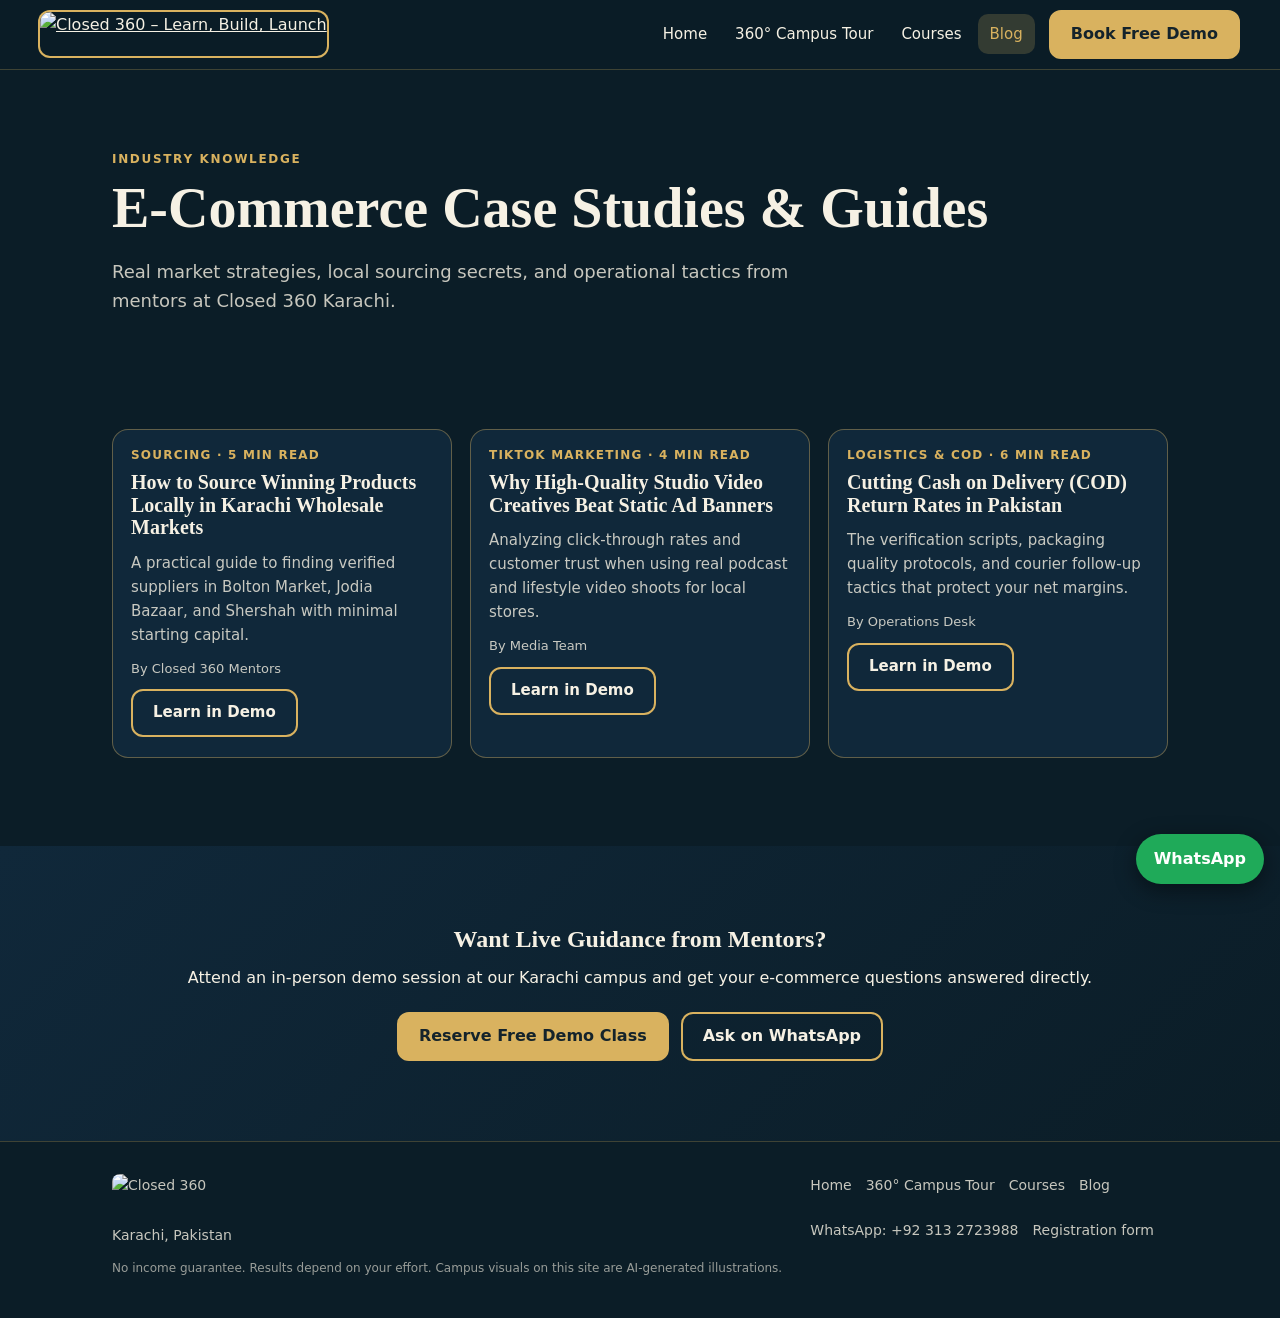
==== blog.html @ 28d1ea5e "Add files via upload" ====
<!DOCTYPE html>
<html lang="en"><head><meta charset="utf-8">
<meta name="viewport" content="width=device-width, initial-scale=1">
<title>E-Commerce Insights & Blog – Closed 360 Karachi</title>
<meta name="description" content="E-commerce guides from Closed 360 mentors in Karachi: local sourcing, studio video ads, and COD returns.">
<link rel="icon" href="assets/favicon.png">
<link rel="stylesheet" href="style.css">
</head>
<body data-page="blog">
<header class="nav"><a class="brand" href="index.html"><img src="assets/logo.jpg" alt="Closed 360 – Learn, Build, Launch"></a>
<nav aria-label="Main"><a href="index.html">Home</a><a href="tour.html">360° Campus Tour</a><a href="courses.html">Courses</a><a href="blog.html">Blog</a></nav>
<button class="menu-btn" type="button" aria-label="Menu" aria-expanded="false">Menu</button>
<button class="btn gold" type="button" data-demo>Book Free Demo</button></header>
<main>
<section class="pagehead"><div class="wrap"><div class="kicker">Industry Knowledge</div><h1>E-Commerce Case Studies &amp; Guides</h1>
<p>Real market strategies, local sourcing secrets, and operational tactics from mentors at Closed 360 Karachi.</p></div></section>
<section class="sec"><div class="wrap"><div class="grid">
<div class="card"><div class="b"><div class="tag">Sourcing · 5 min read</div><h3>How to Source Winning Products Locally in Karachi Wholesale Markets</h3><p>A practical guide to finding verified suppliers in Bolton Market, Jodia Bazaar, and Shershah with minimal starting capital.</p><p style="margin-top:12px;font-size:13px">By Closed 360 Mentors</p><p style="margin-top:10px"><button class="btn" type="button" data-demo>Learn in Demo</button></p></div></div>
<div class="card"><div class="b"><div class="tag">TikTok Marketing · 4 min read</div><h3>Why High-Quality Studio Video Creatives Beat Static Ad Banners</h3><p>Analyzing click-through rates and customer trust when using real podcast and lifestyle video shoots for local stores.</p><p style="margin-top:12px;font-size:13px">By Media Team</p><p style="margin-top:10px"><button class="btn" type="button" data-demo>Learn in Demo</button></p></div></div>
<div class="card"><div class="b"><div class="tag">Logistics &amp; COD · 6 min read</div><h3>Cutting Cash on Delivery (COD) Return Rates in Pakistan</h3><p>The verification scripts, packaging quality protocols, and courier follow-up tactics that protect your net margins.</p><p style="margin-top:12px;font-size:13px">By Operations Desk</p><p style="margin-top:10px"><button class="btn" type="button" data-demo>Learn in Demo</button></p></div></div>
</div></div></section>
<section class="cta"><div class="wrap"><h2>Want Live Guidance from Mentors?</h2><p class="sub" style="margin:0 auto 22px">Attend an in-person demo session at our Karachi campus and get your e-commerce questions answered directly.</p>
<div class="row"><button class="btn gold" type="button" data-demo>Reserve Free Demo Class</button><a class="btn" data-wa="Hi Closed 360, I have a question about your articles and want to attend a free demo class.">Ask on WhatsApp</a></div></div></section>
</main><footer><div class="wrap"><div class="row"><div><img src="assets/logo.jpg" alt="Closed 360"><div>Karachi, Pakistan</div></div>
<div><a href="index.html">Home</a><a href="tour.html">360° Campus Tour</a><a href="courses.html">Courses</a><a href="blog.html">Blog</a><br><br><a data-wa="Hi Closed 360, I have a question.">WhatsApp: +92 313 2723988</a><a data-form>Registration form</a></div></div>
<p class="fine">No income guarantee. Results depend on your effort. Campus visuals on this site are AI-generated illustrations.</p></div></footer>
<script src="site.js"></script>
</body></html>
---- style.css ----
*,*::before,*::after{box-sizing:border-box}
:root{--bg:#0b1d27;--bg2:#10283a;--ink:#f6f1e4;--mut:rgba(246,241,228,.8);--gold:#d9b25f;--teal:#17a090;--line:rgba(217,178,95,.4)}
html{scroll-behavior:smooth}
body{margin:0;background:var(--bg);color:var(--ink);font-family:"Trebuchet MS","Segoe UI",system-ui,sans-serif;line-height:1.6}
img,video{max-width:100%;display:block}
h1,h2,h3{font-family:Georgia,"Times New Roman",serif;line-height:1.12;margin:0 0 12px}
a{color:inherit}
.wrap{max-width:1120px;margin:0 auto;padding:0 clamp(16px,4vw,32px)}
.btn{font:inherit;font-weight:700;border-radius:12px;padding:12px 20px;cursor:pointer;text-decoration:none;border:2px solid var(--gold);background:transparent;color:var(--ink);display:inline-block;line-height:1.3}
.btn.gold{background:var(--gold);color:#14232b}
.btn:hover{filter:brightness(1.1)}
.btn:focus-visible,a:focus-visible,input:focus-visible,button:focus-visible{outline:3px solid #fff;outline-offset:2px}
.row{display:flex;flex-wrap:wrap;gap:12px;align-items:center}
/* header */
.nav{position:sticky;top:0;z-index:40;display:flex;align-items:center;justify-content:space-between;gap:14px;padding:10px clamp(14px,4vw,40px);background:rgba(11,29,39,.9);backdrop-filter:blur(10px);border-bottom:1px solid rgba(217,178,95,.25)}
.brand img{height:44px;border-radius:10px;box-shadow:0 0 0 2px var(--gold)}
.nav nav{display:flex;gap:4px;margin-left:auto}
.nav nav a{padding:8px 12px;border-radius:10px;text-decoration:none;font-size:15px}
.nav nav a:hover{background:rgba(255,255,255,.08)}
.nav nav a[aria-current=page]{background:rgba(217,178,95,.2);color:var(--gold)}
.menu-btn{display:none;background:none;border:2px solid var(--gold);color:var(--ink);border-radius:10px;padding:6px 12px;font:inherit;font-weight:700;cursor:pointer}
@media (max-width:860px){.menu-btn{display:block;margin-left:auto}.nav nav{display:none;margin:0}.nav.open nav{display:flex;flex-direction:column;position:absolute;top:100%;left:0;right:0;background:#0b1d27;padding:10px 16px 16px;border-bottom:1px solid var(--line)}.nav .btn{padding:9px 14px;font-size:14px}}
/* hero */
.hero{position:relative;min-height:calc(100vh - 66px);display:flex;align-items:center;overflow:hidden}
.hero video{position:absolute;inset:0;width:100%;height:100%;object-fit:cover}
.hero .shade{position:absolute;inset:0;background:linear-gradient(90deg,rgba(11,29,39,.94) 0%,rgba(11,29,39,.62) 55%,rgba(11,29,39,.15) 100%)}
.hero .box{position:relative;padding:48px 0;max-width:760px}
.hero h1{font-size:clamp(38px,7vw,74px)}
.hero p.lead{font-size:clamp(17px,2.2vw,22px);color:var(--mut);margin:0 0 20px;max-width:560px}
.badge{display:inline-block;background:rgba(23,160,144,.2);border:1px solid var(--teal);color:#7fe3d6;border-radius:99px;padding:6px 14px;font-size:13px;font-weight:700;margin-bottom:16px}
.pills{display:flex;flex-wrap:wrap;gap:8px;margin:0 0 22px}.pills span{border:1px solid var(--line);border-radius:99px;padding:6px 14px;font-size:13px;background:rgba(11,29,39,.55)}
/* sections */
section.sec{padding:clamp(48px,8vw,88px) 0}
section.alt{background:var(--bg2)}
.kicker{color:var(--gold);font-weight:700;letter-spacing:.14em;text-transform:uppercase;font-size:12px;margin-bottom:8px}
.sec h2{font-size:clamp(28px,4.2vw,42px)}
.sec .sub{color:var(--mut);max-width:640px;margin:0 0 28px}
.grid{display:grid;gap:18px;grid-template-columns:repeat(auto-fit,minmax(240px,1fr))}
.card{background:var(--bg2);border:1px solid var(--line);border-radius:16px;overflow:hidden;text-decoration:none;display:block;transition:transform .2s,border-color .2s}
section.alt .card{background:var(--bg)}
a.card:hover{transform:translateY(-3px);border-color:var(--gold)}
.card img,.card video{aspect-ratio:16/9;object-fit:cover;width:100%;background:#000}
.card .b{padding:16px 18px 20px}.card h3{font-size:20px}.card p{margin:0;color:var(--mut);font-size:15px}
.card .tag{color:var(--gold);font-weight:700;font-size:12px;letter-spacing:.1em;text-transform:uppercase;margin-bottom:6px}
.card ul{margin:10px 0 0;padding-left:18px;color:var(--mut);font-size:15px}
.cta{text-align:center;padding:clamp(48px,7vw,80px) 0;background:linear-gradient(135deg,#10283a,#0b1d27)}
.cta .row{justify-content:center}
.pagehead{padding:clamp(40px,7vw,80px) 0 8px}
.pagehead h1{font-size:clamp(34px,5.4vw,56px)}
.pagehead p{color:var(--mut);max-width:680px;font-size:18px}
/* footer */
footer{border-top:1px solid rgba(217,178,95,.25);padding:32px 0 40px;font-size:14px;color:var(--mut)}
footer .row{justify-content:space-between;align-items:flex-start}
footer a{text-decoration:none;margin-right:14px}footer a:hover{color:var(--gold)}
footer img{height:40px;border-radius:8px;margin-bottom:10px}
footer .fine{font-size:12px;opacity:.75;margin:12px 0 0}
.wa-float{position:fixed;right:16px;bottom:calc(16px + env(safe-area-inset-bottom,0px));z-index:45;background:#1faa59;color:#fff;font-weight:700;padding:12px 18px;border-radius:99px;text-decoration:none;box-shadow:0 6px 22px rgba(0,0,0,.45)}
/* modal */
.modal{position:fixed;inset:0;z-index:80;background:rgba(3,10,15,.86);display:flex;overflow:auto;padding:16px}
.modal[hidden]{display:none!important}
.mb{margin:auto;position:relative;width:min(520px,100%);background:#10283a;border:1px solid var(--line);border-radius:18px;padding:22px}
.mb h2{font-size:26px}.mb p{margin:0 0 14px;color:var(--mut);font-size:15px}
.mb .qr{display:block;margin:0 auto 6px;width:150px;height:150px;border-radius:10px;background:#fff;padding:6px}
.mb .cap{text-align:center;font-size:12px;opacity:.75;margin-bottom:14px}
.mb input{font:inherit;width:100%;margin:0 0 10px;padding:12px;border-radius:10px;border:1px solid var(--line);background:rgba(255,255,255,.08);color:var(--ink)}
.mb input::placeholder{color:rgba(246,241,228,.6)}
.x{position:absolute;right:10px;top:10px;padding:4px 10px;border-width:1px}
@media (prefers-reduced-motion:reduce){html{scroll-behavior:auto}a.card{transition:none}}
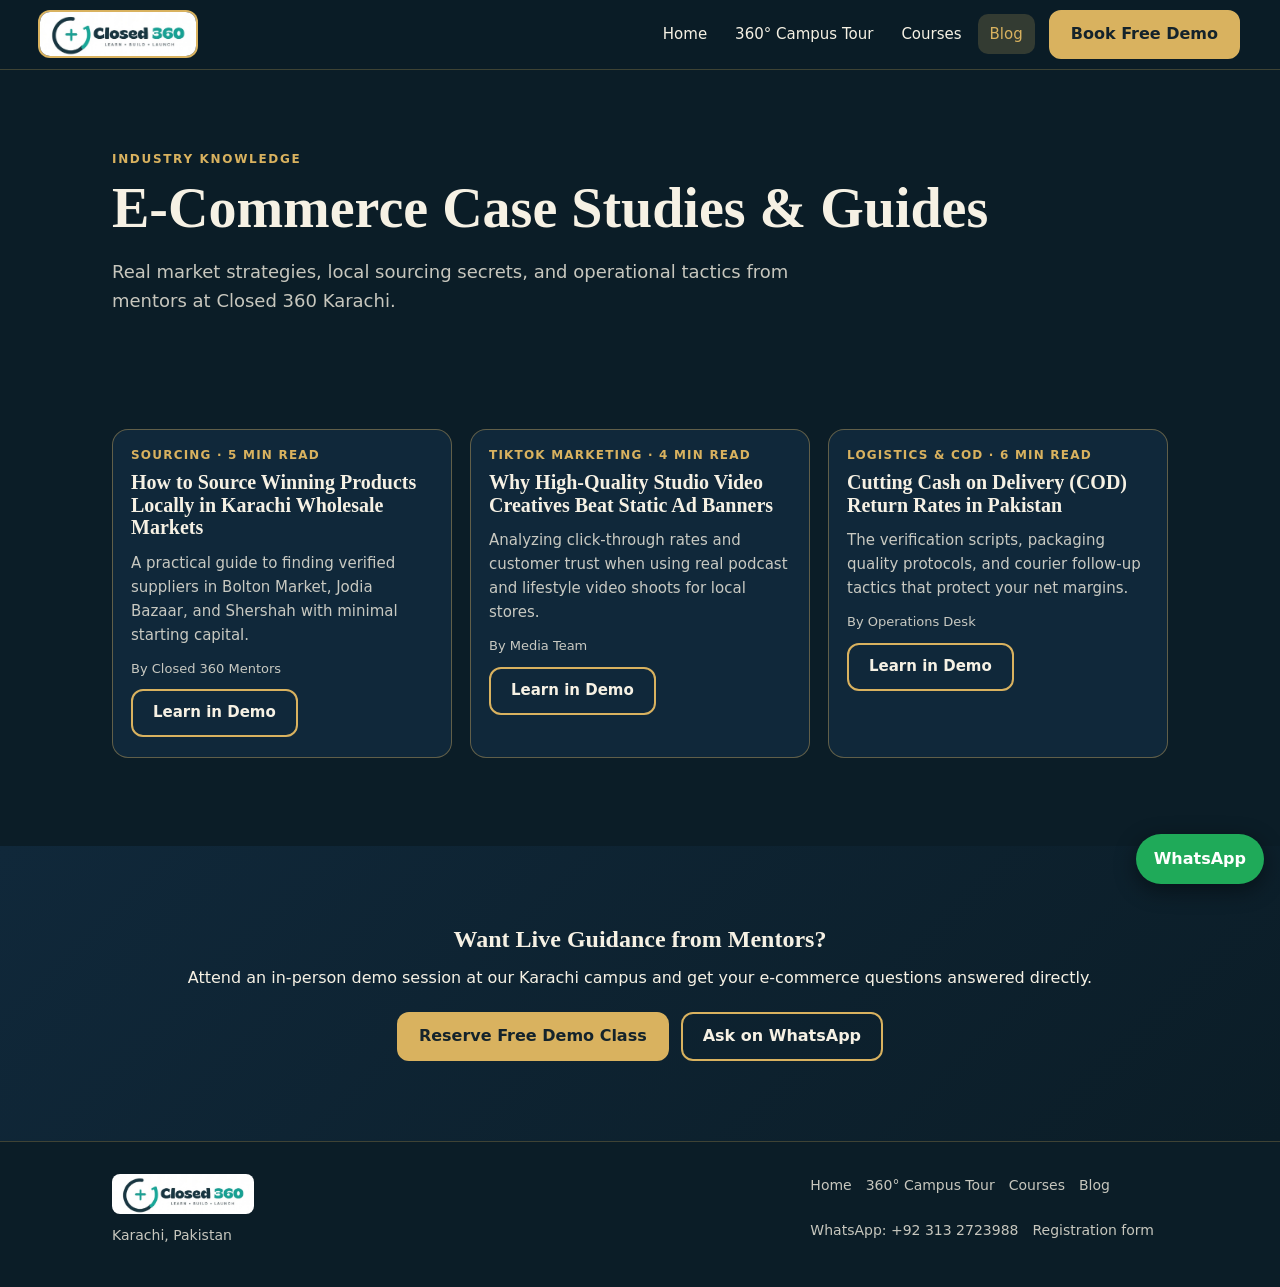
==== commit be200613: "Update blog.html" ====
--- a/blog.html
+++ b/blog.html
@@ -23,6 +23,6 @@
 <div class="row"><button class="btn gold" type="button" data-demo>Reserve Free Demo Class</button><a class="btn" data-wa="Hi Closed 360, I have a question about your articles and want to attend a free demo class.">Ask on WhatsApp</a></div></div></section>
 </main><footer><div class="wrap"><div class="row"><div><img src="assets/logo.jpg" alt="Closed 360"><div>Karachi, Pakistan</div></div>
 <div><a href="index.html">Home</a><a href="tour.html">360° Campus Tour</a><a href="courses.html">Courses</a><a href="blog.html">Blog</a><br><br><a data-wa="Hi Closed 360, I have a question.">WhatsApp: +92 313 2723988</a><a data-form>Registration form</a></div></div>
-<p class="fine">No income guarantee. Results depend on your effort. Campus visuals on this site are AI-generated illustrations.</p></div></footer>
+</div></footer>
 <script src="site.js"></script>
 </body></html>
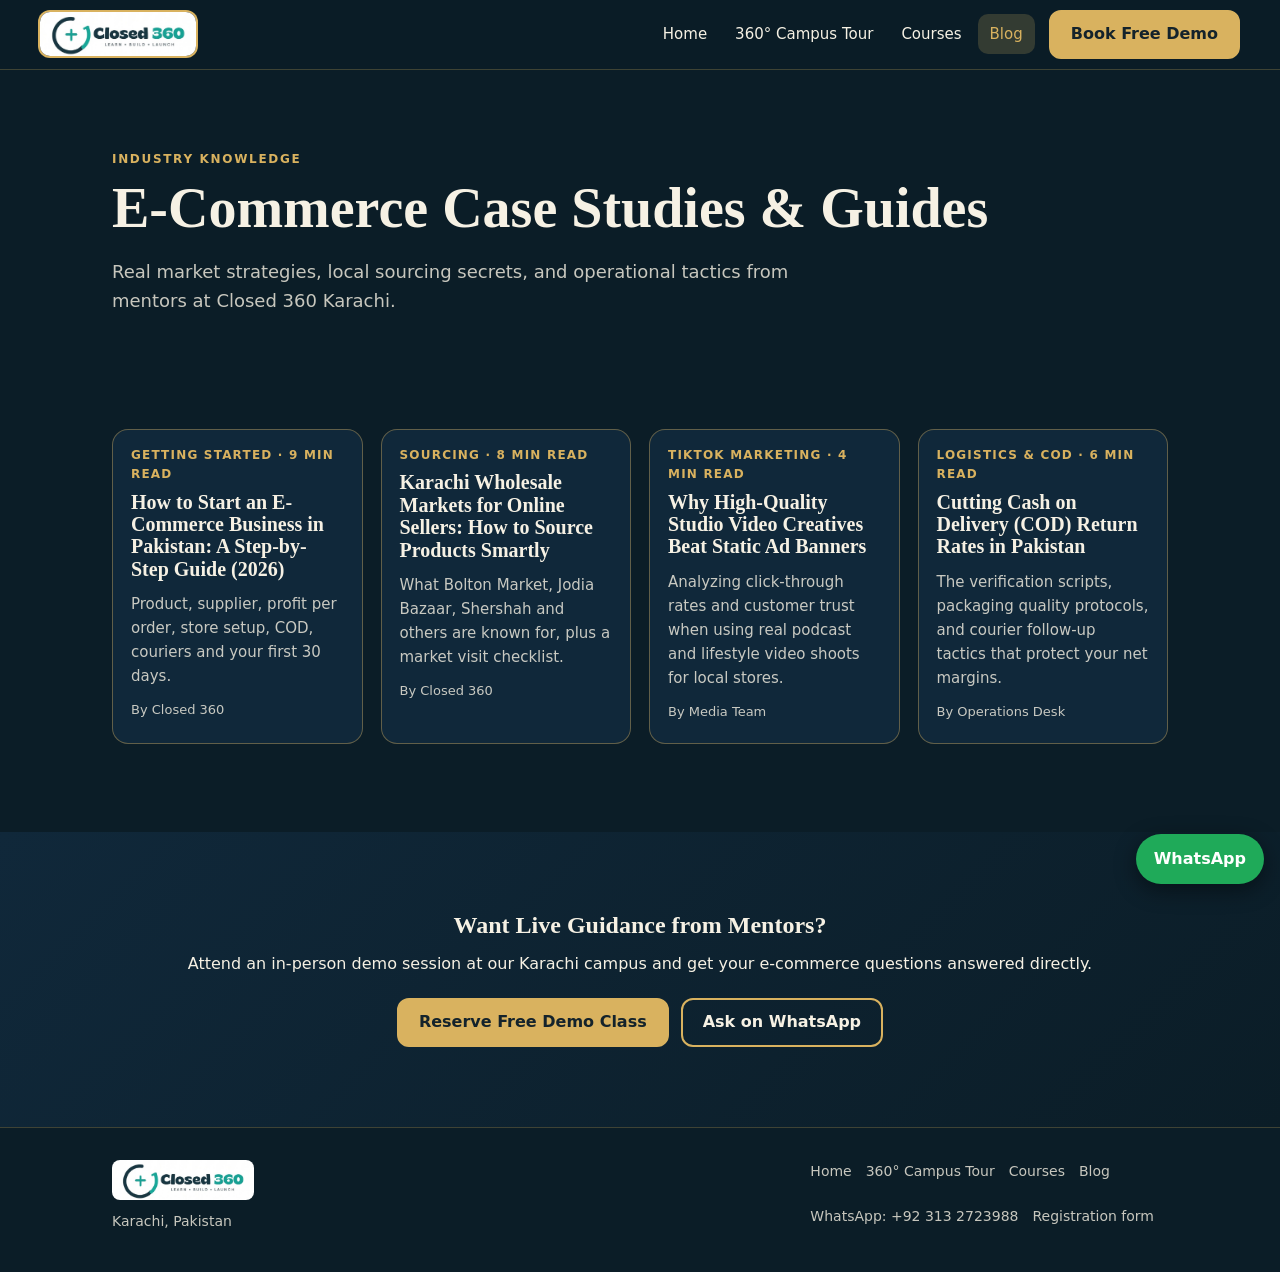
==== commit 55399698: "Add files via upload" ====
--- a/blog.html
+++ b/blog.html
@@ -2,7 +2,8 @@
 <html lang="en"><head><meta charset="utf-8">
 <meta name="viewport" content="width=device-width, initial-scale=1">
 <title>E-Commerce Insights & Blog – Closed 360 Karachi</title>
-<meta name="description" content="E-commerce guides from Closed 360 mentors in Karachi: local sourcing, studio video ads, and COD returns.">
+<meta name="description" content="E-commerce guides for Pakistan from Closed 360 in Karachi: how to start, how to source products from Karachi wholesale markets, video ads and COD returns.">
+<link rel="canonical" href="https://masoom1409.github.io/closed360-tour/blog.html">
 <link rel="icon" href="assets/favicon.png">
 <link rel="stylesheet" href="style.css">
 </head>
@@ -15,7 +16,8 @@
 <section class="pagehead"><div class="wrap"><div class="kicker">Industry Knowledge</div><h1>E-Commerce Case Studies &amp; Guides</h1>
 <p>Real market strategies, local sourcing secrets, and operational tactics from mentors at Closed 360 Karachi.</p></div></section>
 <section class="sec"><div class="wrap"><div class="grid">
-<div class="card"><div class="b"><div class="tag">Sourcing · 5 min read</div><h3>How to Source Winning Products Locally in Karachi Wholesale Markets</h3><p>A practical guide to finding verified suppliers in Bolton Market, Jodia Bazaar, and Shershah with minimal starting capital.</p><p style="margin-top:12px;font-size:13px">By Closed 360 Mentors</p><p style="margin-top:10px"><button class="btn" type="button" data-demo>Learn in Demo</button></p></div></div>
+<a class="card" href="start-ecommerce-business-pakistan.html"><div class="b"><div class="tag">Getting started · 9 min read</div><h3>How to Start an E-Commerce Business in Pakistan: A Step-by-Step Guide (2026)</h3><p>Product, supplier, profit per order, store setup, COD, couriers and your first 30 days.</p><p style="margin-top:12px;font-size:13px">By Closed 360</p><p style="margin-top:10px;color:var(--gold);font-weight:700">Read article →</p></div></a>
+<a class="card" href="source-products-karachi-wholesale-markets.html"><div class="b"><div class="tag">Sourcing · 8 min read</div><h3>Karachi Wholesale Markets for Online Sellers: How to Source Products Smartly</h3><p>What Bolton Market, Jodia Bazaar, Shershah and others are known for, plus a market visit checklist.</p><p style="margin-top:12px;font-size:13px">By Closed 360</p><p style="margin-top:10px;color:var(--gold);font-weight:700">Read article →</p></div></a>
 <div class="card"><div class="b"><div class="tag">TikTok Marketing · 4 min read</div><h3>Why High-Quality Studio Video Creatives Beat Static Ad Banners</h3><p>Analyzing click-through rates and customer trust when using real podcast and lifestyle video shoots for local stores.</p><p style="margin-top:12px;font-size:13px">By Media Team</p><p style="margin-top:10px"><button class="btn" type="button" data-demo>Learn in Demo</button></p></div></div>
 <div class="card"><div class="b"><div class="tag">Logistics &amp; COD · 6 min read</div><h3>Cutting Cash on Delivery (COD) Return Rates in Pakistan</h3><p>The verification scripts, packaging quality protocols, and courier follow-up tactics that protect your net margins.</p><p style="margin-top:12px;font-size:13px">By Operations Desk</p><p style="margin-top:10px"><button class="btn" type="button" data-demo>Learn in Demo</button></p></div></div>
 </div></div></section>
@@ -23,6 +25,6 @@
 <div class="row"><button class="btn gold" type="button" data-demo>Reserve Free Demo Class</button><a class="btn" data-wa="Hi Closed 360, I have a question about your articles and want to attend a free demo class.">Ask on WhatsApp</a></div></div></section>
 </main><footer><div class="wrap"><div class="row"><div><img src="assets/logo.jpg" alt="Closed 360"><div>Karachi, Pakistan</div></div>
 <div><a href="index.html">Home</a><a href="tour.html">360° Campus Tour</a><a href="courses.html">Courses</a><a href="blog.html">Blog</a><br><br><a data-wa="Hi Closed 360, I have a question.">WhatsApp: +92 313 2723988</a><a data-form>Registration form</a></div></div>
-</div></footer>
+<p class="fine">No income guarantee. Results depend on your effort. Campus visuals on this site are AI-generated illustrations.</p></div></footer>
 <script src="site.js"></script>
 </body></html>
--- a/style.css
+++ b/style.css
@@ -66,3 +66,9 @@
 .mb input::placeholder{color:rgba(246,241,228,.6)}
 .x{position:absolute;right:10px;top:10px;padding:4px 10px;border-width:1px}
 @media (prefers-reduced-motion:reduce){html{scroll-behavior:auto}a.card{transition:none}}
+/* Hide all tour & footer disclaimers */
+.fine,
+.card .fine,
+.card p:last-child {
+  display: none !important;
+}
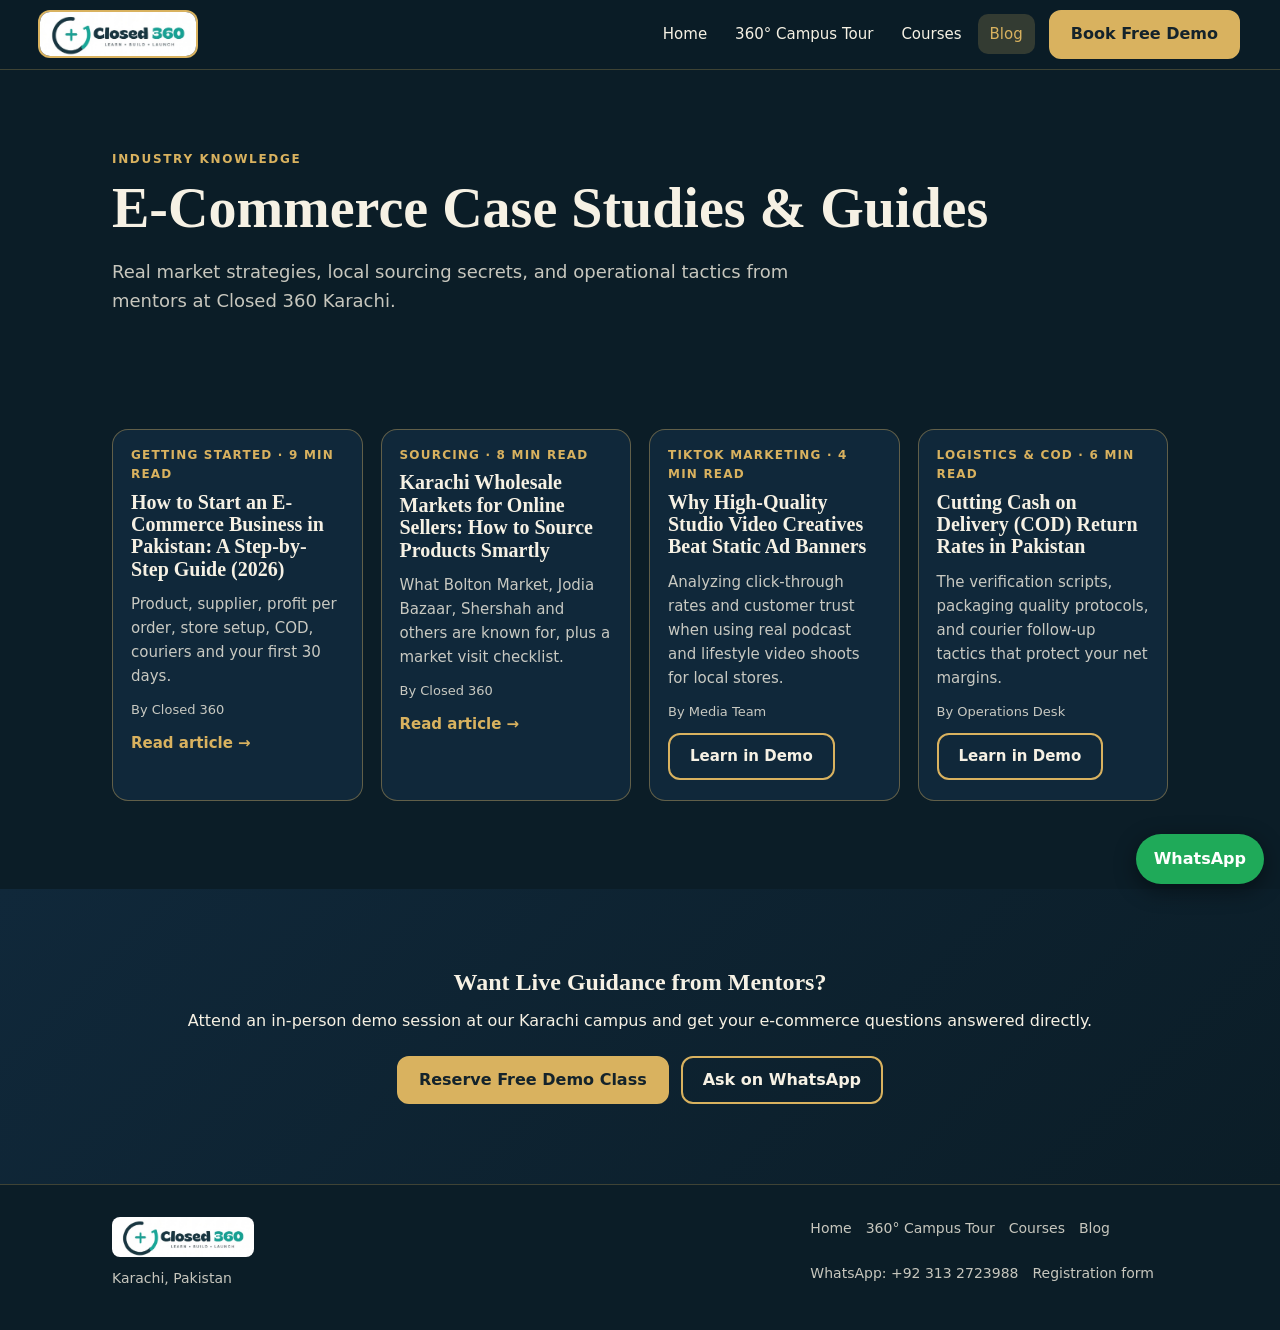
==== commit a6309c76: "Update blog.html" ====
--- a/blog.html
+++ b/blog.html
@@ -25,6 +25,6 @@
 <div class="row"><button class="btn gold" type="button" data-demo>Reserve Free Demo Class</button><a class="btn" data-wa="Hi Closed 360, I have a question about your articles and want to attend a free demo class.">Ask on WhatsApp</a></div></div></section>
 </main><footer><div class="wrap"><div class="row"><div><img src="assets/logo.jpg" alt="Closed 360"><div>Karachi, Pakistan</div></div>
 <div><a href="index.html">Home</a><a href="tour.html">360° Campus Tour</a><a href="courses.html">Courses</a><a href="blog.html">Blog</a><br><br><a data-wa="Hi Closed 360, I have a question.">WhatsApp: +92 313 2723988</a><a data-form>Registration form</a></div></div>
-<p class="fine">No income guarantee. Results depend on your effort. Campus visuals on this site are AI-generated illustrations.</p></div></footer>
+
 <script src="site.js"></script>
 </body></html>
--- a/style.css
+++ b/style.css
@@ -66,9 +66,24 @@
 .mb input::placeholder{color:rgba(246,241,228,.6)}
 .x{position:absolute;right:10px;top:10px;padding:4px 10px;border-width:1px}
 @media (prefers-reduced-motion:reduce){html{scroll-behavior:auto}a.card{transition:none}}
-/* Hide all tour & footer disclaimers */
-.fine,
-.card .fine,
-.card p:last-child {
-  display: none !important;
-}
+/* articles */
+.article{max-width:800px;padding-top:clamp(28px,5vw,56px);padding-bottom:clamp(36px,6vw,72px)}
+.article h1{font-size:clamp(30px,5vw,46px);margin-bottom:14px}
+.article h2{font-size:clamp(23px,3.2vw,30px);margin:38px 0 10px;scroll-margin-top:84px}
+.article h3{font-size:20px;margin:22px 0 8px}
+.article p,.article li{font-size:17px;color:rgba(246,241,228,.92)}
+.article p{margin:0 0 16px}
+.article ul,.article ol{margin:0 0 18px;padding-left:22px}.article li{margin-bottom:6px}
+.article .lead{font-size:19px;color:var(--ink)}
+.article .meta{color:var(--mut);font-size:14px;margin:0 0 20px}
+.article .hero-img{width:100%;aspect-ratio:16/9;object-fit:cover;border-radius:16px;border:1px solid var(--line);margin:0 0 22px}
+.crumbs{font-size:14px;color:var(--mut);margin:0 0 14px}.crumbs a{color:var(--gold);text-decoration:none}
+.toc{background:var(--bg2);border:1px solid var(--line);border-radius:14px;padding:16px 20px;margin:0 0 8px}
+.toc ol{margin:8px 0 0;padding-left:20px}.toc li{font-size:15.5px;margin-bottom:3px}.toc a{text-decoration:none;color:var(--gold)}
+.callout{background:rgba(217,178,95,.1);border-left:4px solid var(--gold);border-radius:10px;padding:14px 18px;margin:0 0 18px}.callout p{margin:0;font-size:16px}
+.tbl{overflow-x:auto;margin:0 0 18px}.tbl table{width:100%;border-collapse:collapse;font-size:15px;min-width:520px}
+.tbl th,.tbl td{border:1px solid var(--line);padding:10px 12px;text-align:left;vertical-align:top}.tbl th{background:var(--bg2);color:var(--gold)}
+.faq details{border:1px solid var(--line);border-radius:12px;padding:12px 16px;margin:0 0 10px;background:var(--bg2)}
+.faq summary{cursor:pointer;font-weight:700;font-size:17px}.faq details p{margin:10px 0 0}
+.related{display:grid;gap:14px;grid-template-columns:repeat(auto-fit,minmax(240px,1fr));margin-top:10px}
+.disc{font-size:14px!important;color:var(--mut)!important;border-top:1px solid var(--line);padding-top:14px;margin-top:32px}
